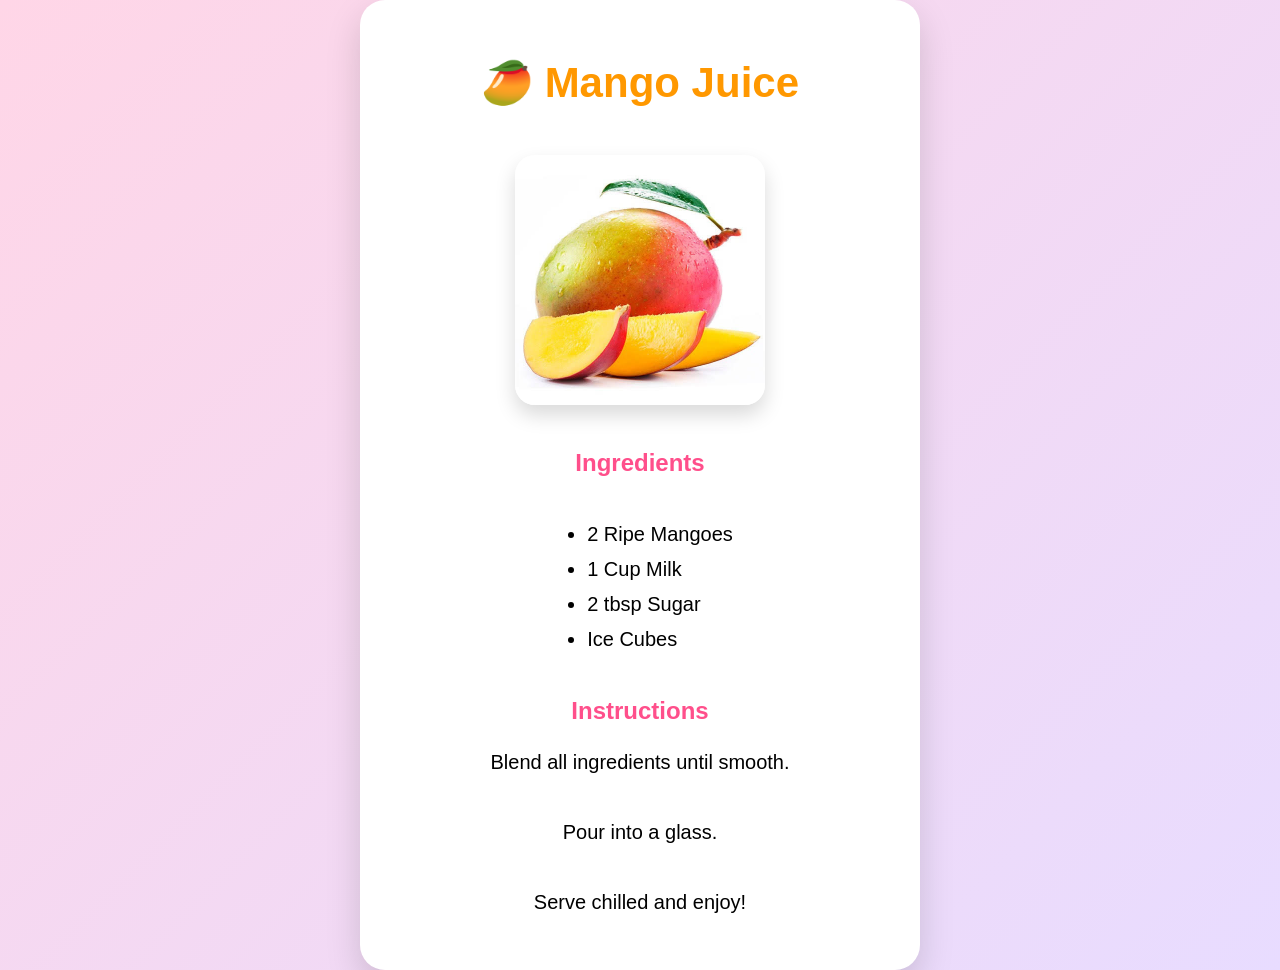
==== mango.html @ 384b39ce "First Scan & Serve project" ====
<!DOCTYPE html>
<html lang="en">
<head>
    <meta charset="UTF-8">
    <meta name="viewport" content="width=device-width, initial-scale=1.0">
    <title>Mango Recipe</title>
    <link rel="stylesheet" href="style.css">
</head>

<body>

<div class="recipe-card">

    <h1>🥭 Mango Juice</h1>

    <img src="images/mango.jpg" alt="Mango Juice" class="recipe-img">

    <h2>Ingredients</h2>

    <ul>
        <li>2 Ripe Mangoes</li>
        <li>1 Cup Milk</li>
        <li>2 tbsp Sugar</li>
        <li>Ice Cubes</li>
    </ul>

    <h2>Instructions</h2>

    <p>
        Blend all ingredients until smooth.<br><br>
        Pour into a glass.<br><br>
        Serve chilled and enjoy!
    </p>

</div>

</body>
</html>
---- style.css ----
body{
    margin:0;
    font-family:Arial,sans-serif;
    background:linear-gradient(135deg,#ffd6e7,#e8dcff);
    display:flex;
    justify-content:center;
    align-items:center;
    min-height:100vh;
}

/* Home Page */

.container{
    background:white;
    width:600px;
    padding:40px;
    border-radius:25px;
    text-align:center;
    box-shadow:0 10px 30px rgba(0,0,0,0.2);
}

h1{
    color:#d94f70;
    font-size:45px;
}

input{
    width:80%;
    padding:15px;
    font-size:18px;
    border-radius:15px;
    border:2px solid pink;
    outline:none;
}

button{
    margin:20px 10px;
    padding:15px 30px;
    border:none;
    border-radius:20px;
    background:#d94f70;
    color:white;
    font-size:18px;
    cursor:pointer;
    transition:.3s;
}

button:hover{
    background:#b52f55;
}

.box{
    margin-top:30px;
    padding:20px;
    background:#fff5f8;
    border-radius:20px;
}

#qrcode{
    display:flex;
    justify-content:center;
    align-items:center;
}

/* Mango Recipe Page */

.recipe-card{
    width:500px;
    background:white;
    border-radius:25px;
    padding:30px;
    text-align:center;
    box-shadow:0 15px 35px rgba(0,0,0,.15);
}

.recipe-img{
    width:250px;
    height:250px;
    object-fit:cover;
    border-radius:20px;
    box-shadow:0 10px 20px rgba(0,0,0,.15);
    margin:20px 0;
}

.recipe-card h1{
    color:#ff9800;
    font-size:42px;
}

.recipe-card h2{
    color:#ff4f8b;
    margin-top:20px;
}

.recipe-card ul{
    text-align:left;
    display:inline-block;
    font-size:20px;
    line-height:35px;
}

.recipe-card p{
    font-size:20px;
    line-height:35px;
}
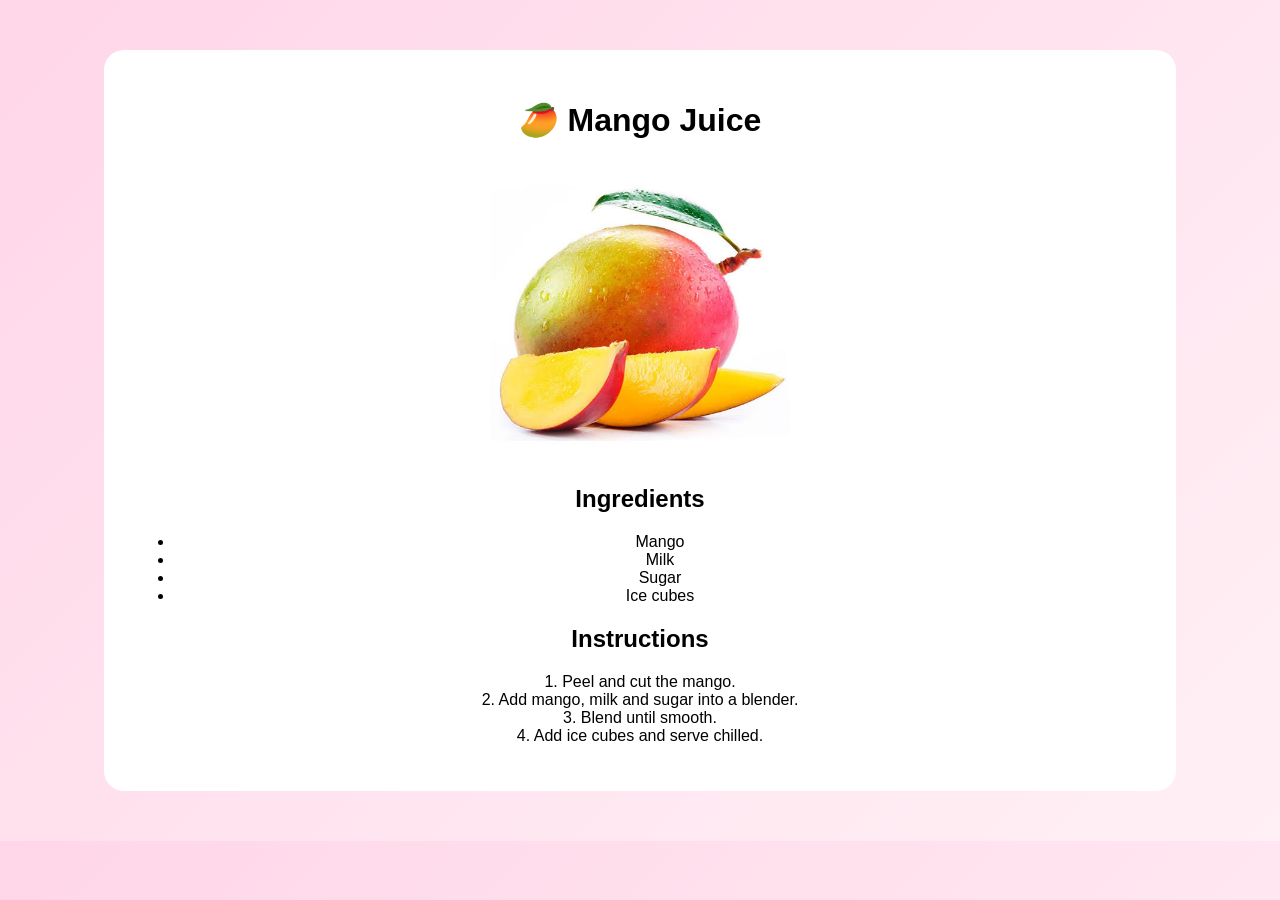
==== commit e7863265: "added  oreo milkshake recipe" ====
--- a/mango.html
+++ b/mango.html
@@ -1,36 +1,35 @@
 <!DOCTYPE html>
-<html lang="en">
+<html>
 <head>
-    <meta charset="UTF-8">
-    <meta name="viewport" content="width=device-width, initial-scale=1.0">
     <title>Mango Recipe</title>
     <link rel="stylesheet" href="style.css">
 </head>
 
 <body>
 
-<div class="recipe-card">
+<div class="container">
 
-    <h1>🥭 Mango Juice</h1>
+<h1>🥭 Mango Juice</h1>
 
-    <img src="images/mango.jpg" alt="Mango Juice" class="recipe-img">
+<img src="images/mango.jpg" width="300">
 
-    <h2>Ingredients</h2>
+<h2>Ingredients</h2>
 
-    <ul>
-        <li>2 Ripe Mangoes</li>
-        <li>1 Cup Milk</li>
-        <li>2 tbsp Sugar</li>
-        <li>Ice Cubes</li>
-    </ul>
+<ul>
+    <li>Mango</li>
+    <li>Milk</li>
+    <li>Sugar</li>
+    <li>Ice cubes</li>
+</ul>
 
-    <h2>Instructions</h2>
+<h2>Instructions</h2>
 
-    <p>
-        Blend all ingredients until smooth.<br><br>
-        Pour into a glass.<br><br>
-        Serve chilled and enjoy!
-    </p>
+<p>
+1. Peel and cut the mango.<br>
+2. Add mango, milk and sugar into a blender.<br>
+3. Blend until smooth.<br>
+4. Add ice cubes and serve chilled.
+</p>
 
 </div>
 
--- a/style.css
+++ b/style.css
@@ -1,105 +1,34 @@
 body{
-    margin:0;
-    font-family:Arial,sans-serif;
-    background:linear-gradient(135deg,#ffd6e7,#e8dcff);
-    display:flex;
-    justify-content:center;
-    align-items:center;
-    min-height:100vh;
+    background: linear-gradient(135deg,#ffd6e8,#fff0f5);
+    font-family: Arial, sans-serif;
 }
 
-/* Home Page */
 
 .container{
+    width:80%;
+    margin:50px auto;
+    text-align:center;
     background:white;
-    width:600px;
-    padding:40px;
-    border-radius:25px;
-    text-align:center;
-    box-shadow:0 10px 30px rgba(0,0,0,0.2);
-}
-
-h1{
-    color:#d94f70;
-    font-size:45px;
-}
-
-input{
-    width:80%;
-    padding:15px;
-    font-size:18px;
-    border-radius:15px;
-    border:2px solid pink;
-    outline:none;
-}
-
-button{
-    margin:20px 10px;
-    padding:15px 30px;
-    border:none;
-    border-radius:20px;
-    background:#d94f70;
-    color:white;
-    font-size:18px;
-    cursor:pointer;
-    transition:.3s;
-}
-
-button:hover{
-    background:#b52f55;
-}
-
-.box{
-    margin-top:30px;
-    padding:20px;
-    background:#fff5f8;
+    padding:30px;
     border-radius:20px;
 }
 
-#qrcode{
-    display:flex;
-    justify-content:center;
-    align-items:center;
+
+input{
+    padding:12px;
+    width:250px;
+    border-radius:10px;
 }
 
-/* Mango Recipe Page */
 
-.recipe-card{
-    width:500px;
-    background:white;
-    border-radius:25px;
-    padding:30px;
-    text-align:center;
-    box-shadow:0 15px 35px rgba(0,0,0,.15);
+button{
+    padding:12px 20px;
+    margin:10px;
+    border-radius:10px;
+    cursor:pointer;
 }
 
-.recipe-img{
-    width:250px;
-    height:250px;
-    object-fit:cover;
-    border-radius:20px;
-    box-shadow:0 10px 20px rgba(0,0,0,.15);
-    margin:20px 0;
-}
 
-.recipe-card h1{
-    color:#ff9800;
-    font-size:42px;
-}
-
-.recipe-card h2{
-    color:#ff4f8b;
-    margin-top:20px;
-}
-
-.recipe-card ul{
-    text-align:left;
-    display:inline-block;
-    font-size:20px;
-    line-height:35px;
-}
-
-.recipe-card p{
-    font-size:20px;
-    line-height:35px;
+img{
+    border-radius:15px;
 }
